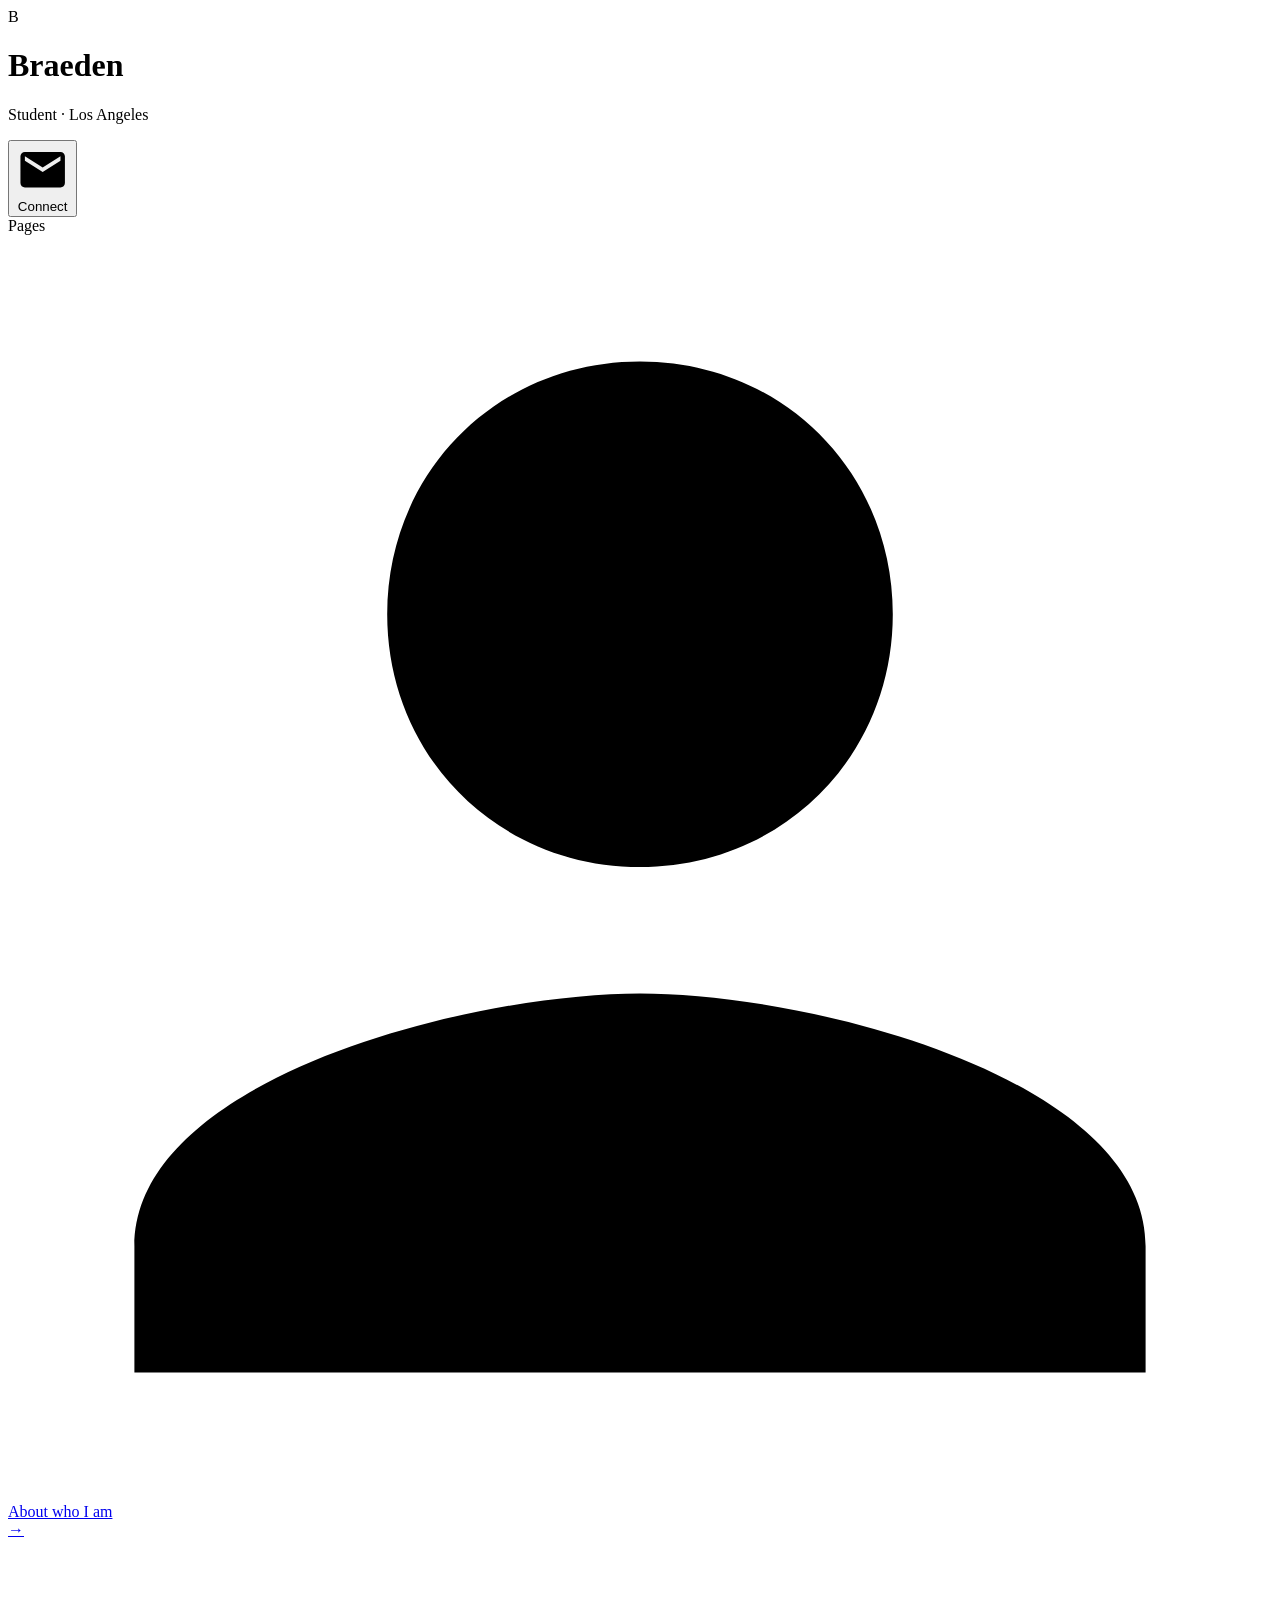
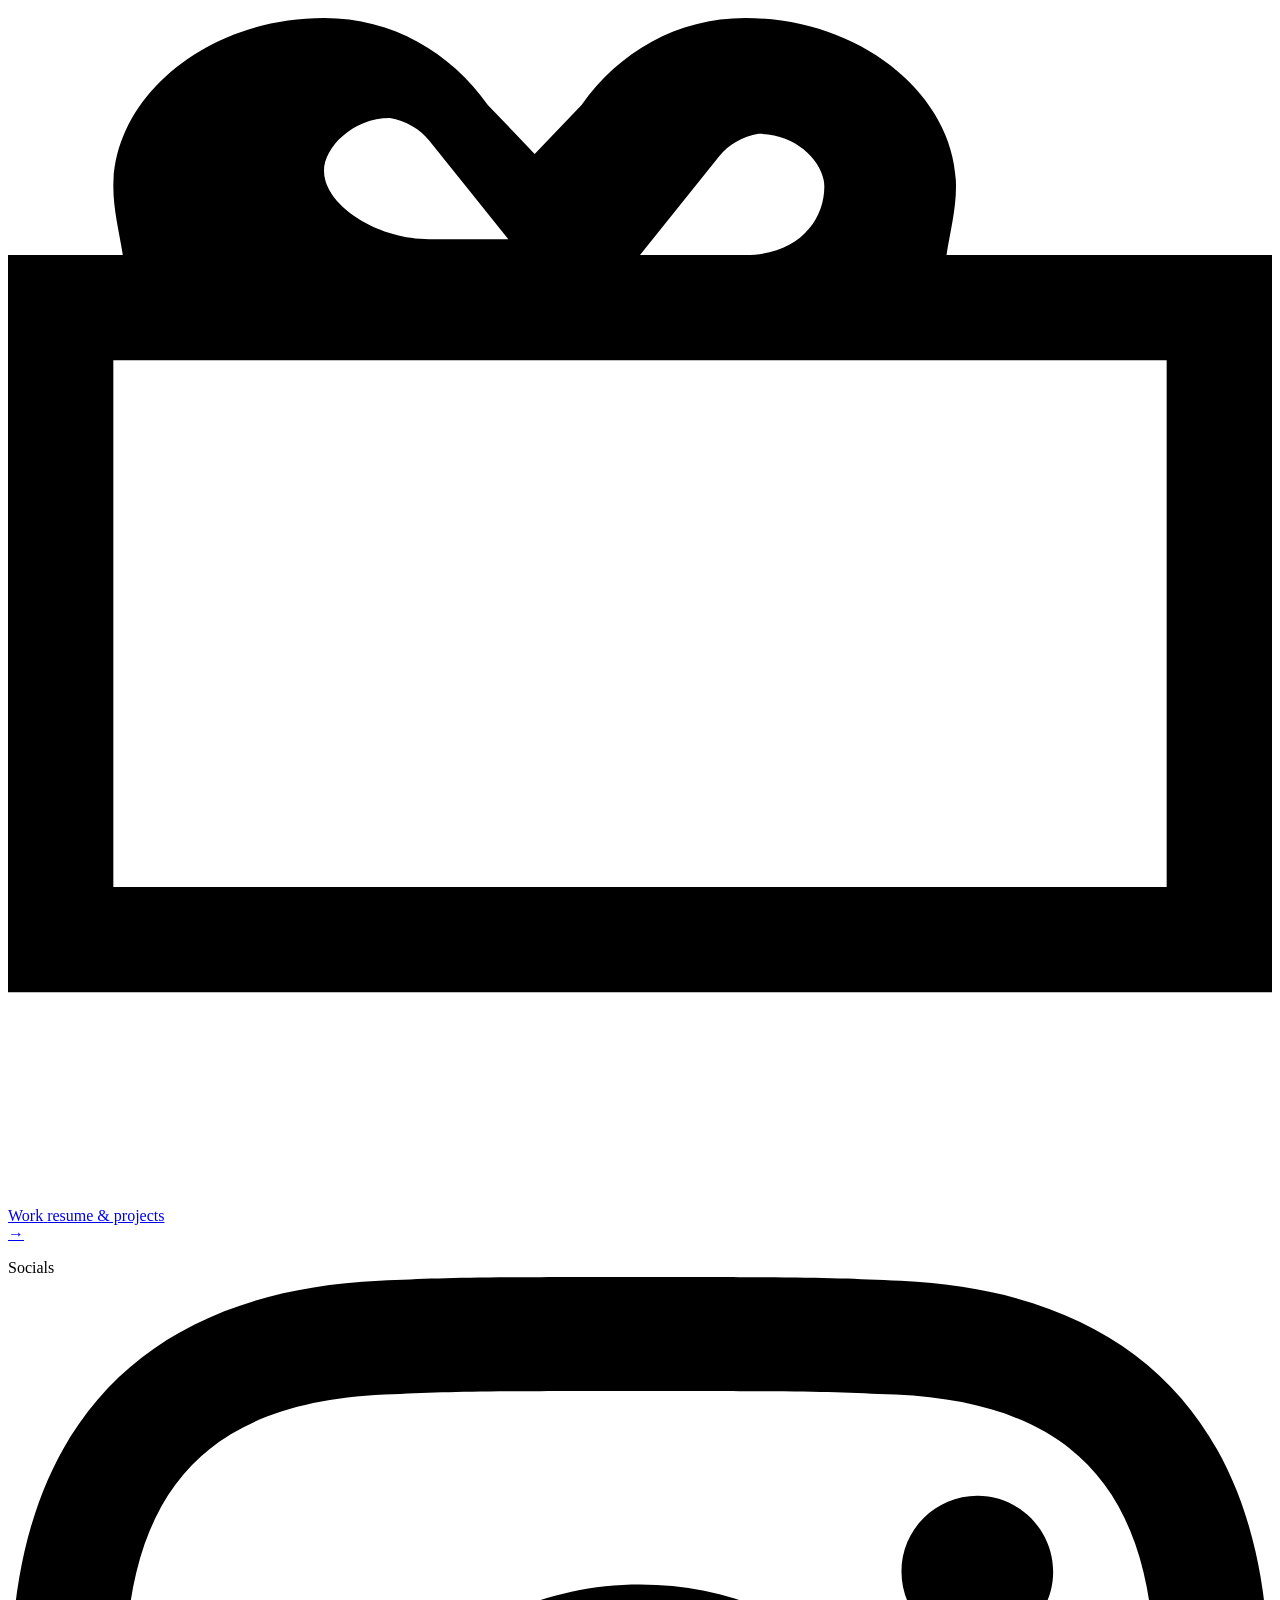
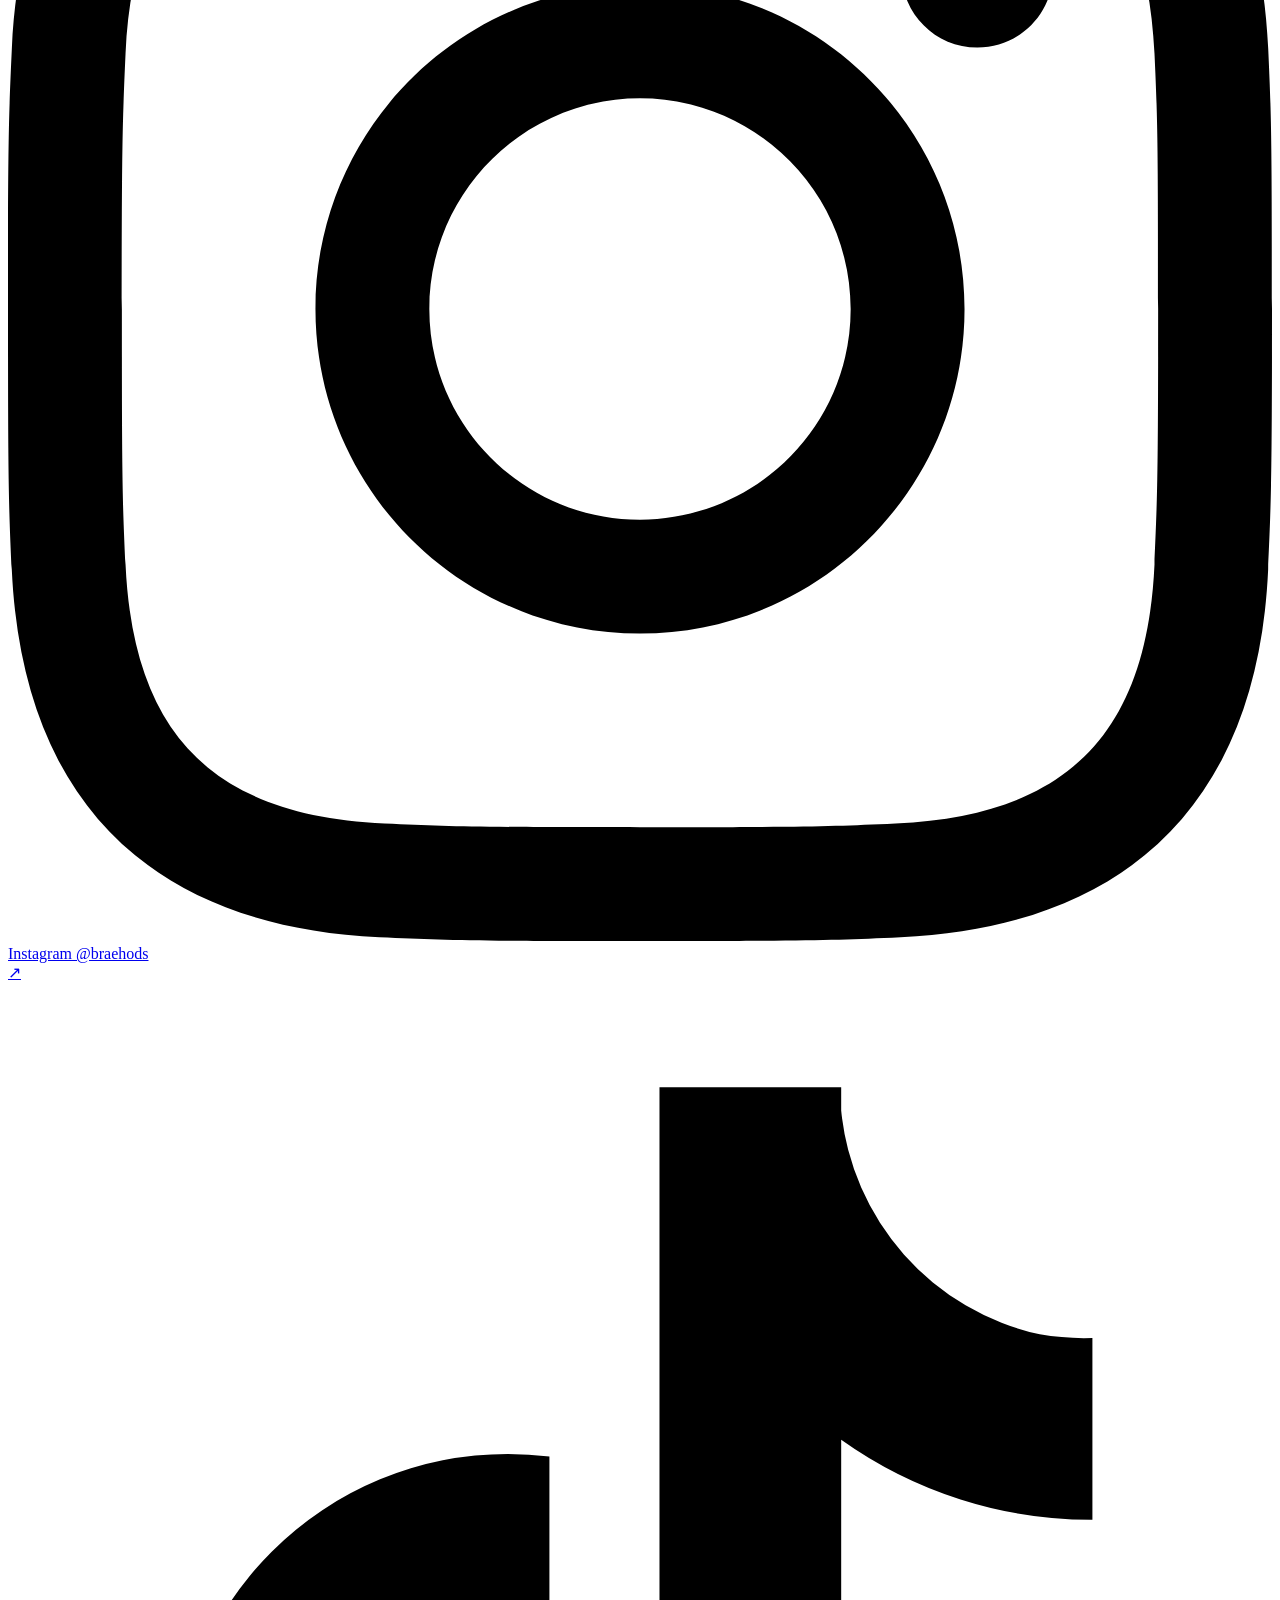
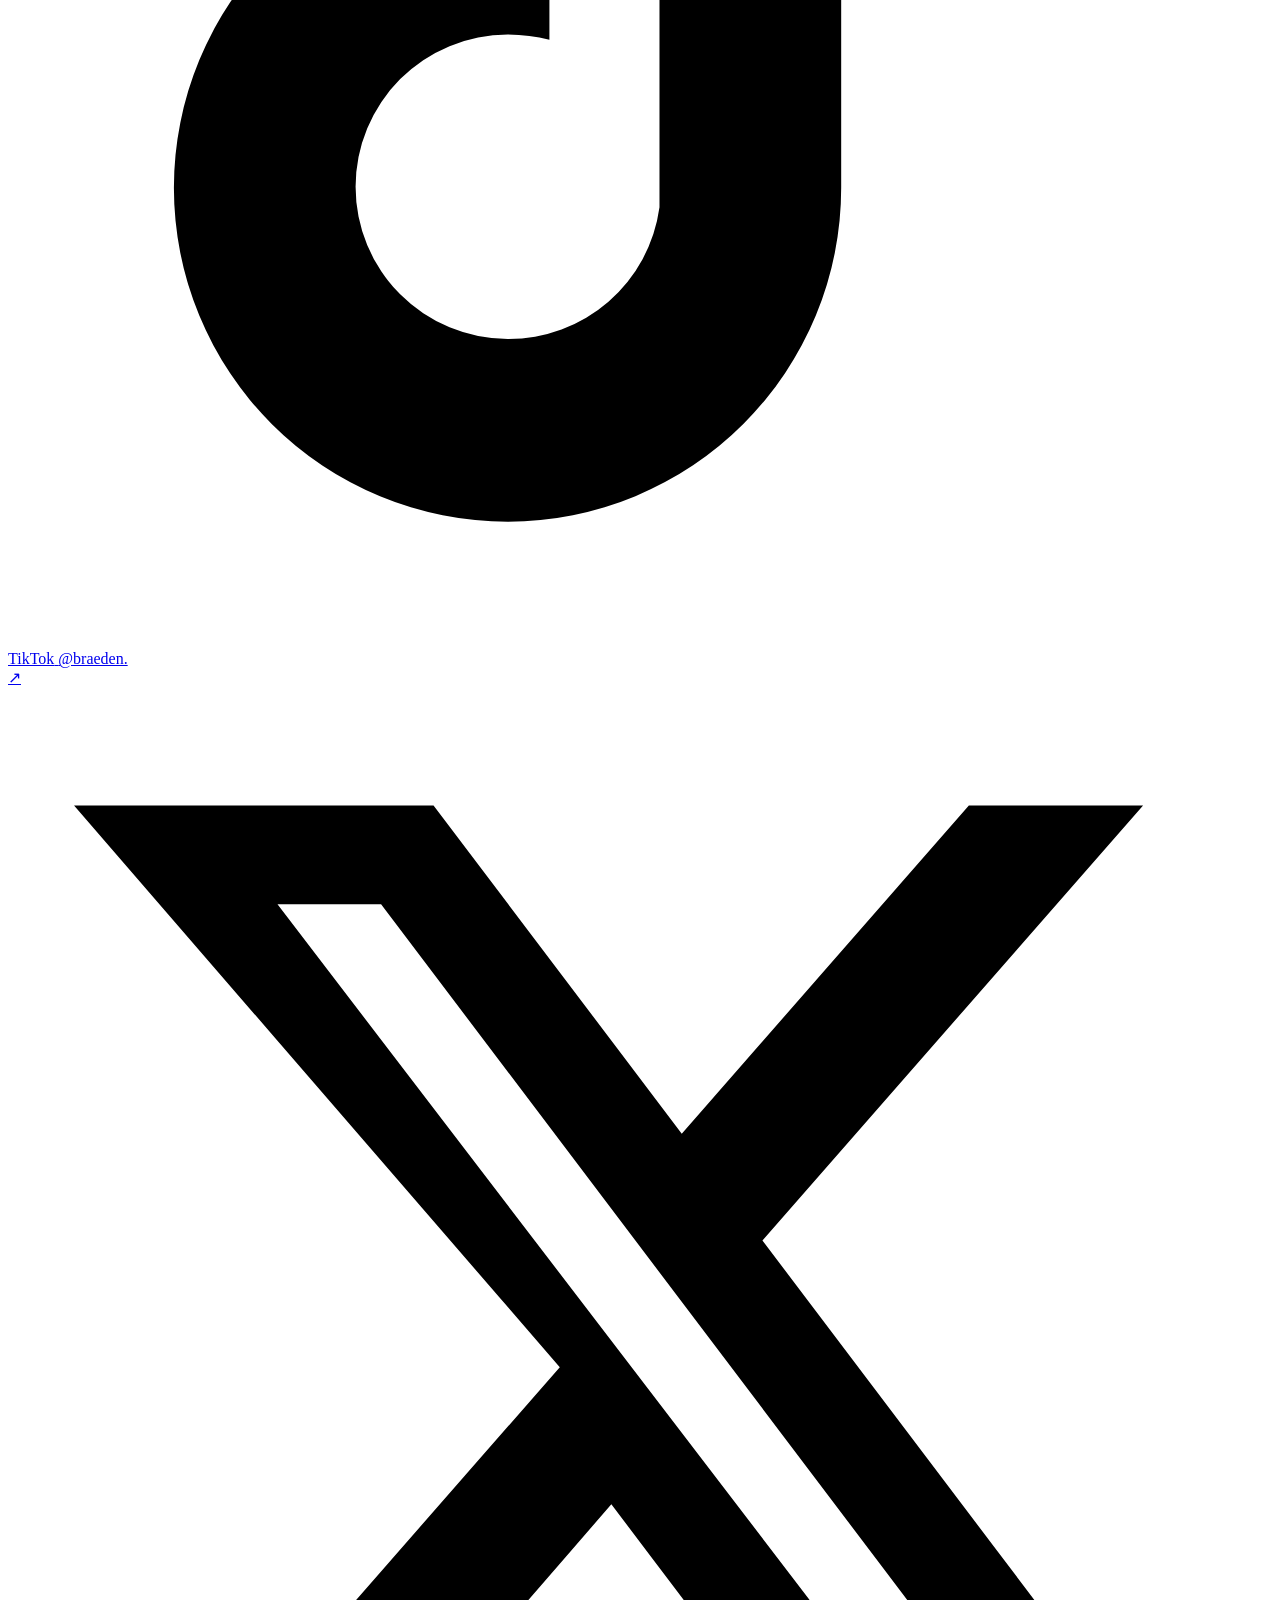
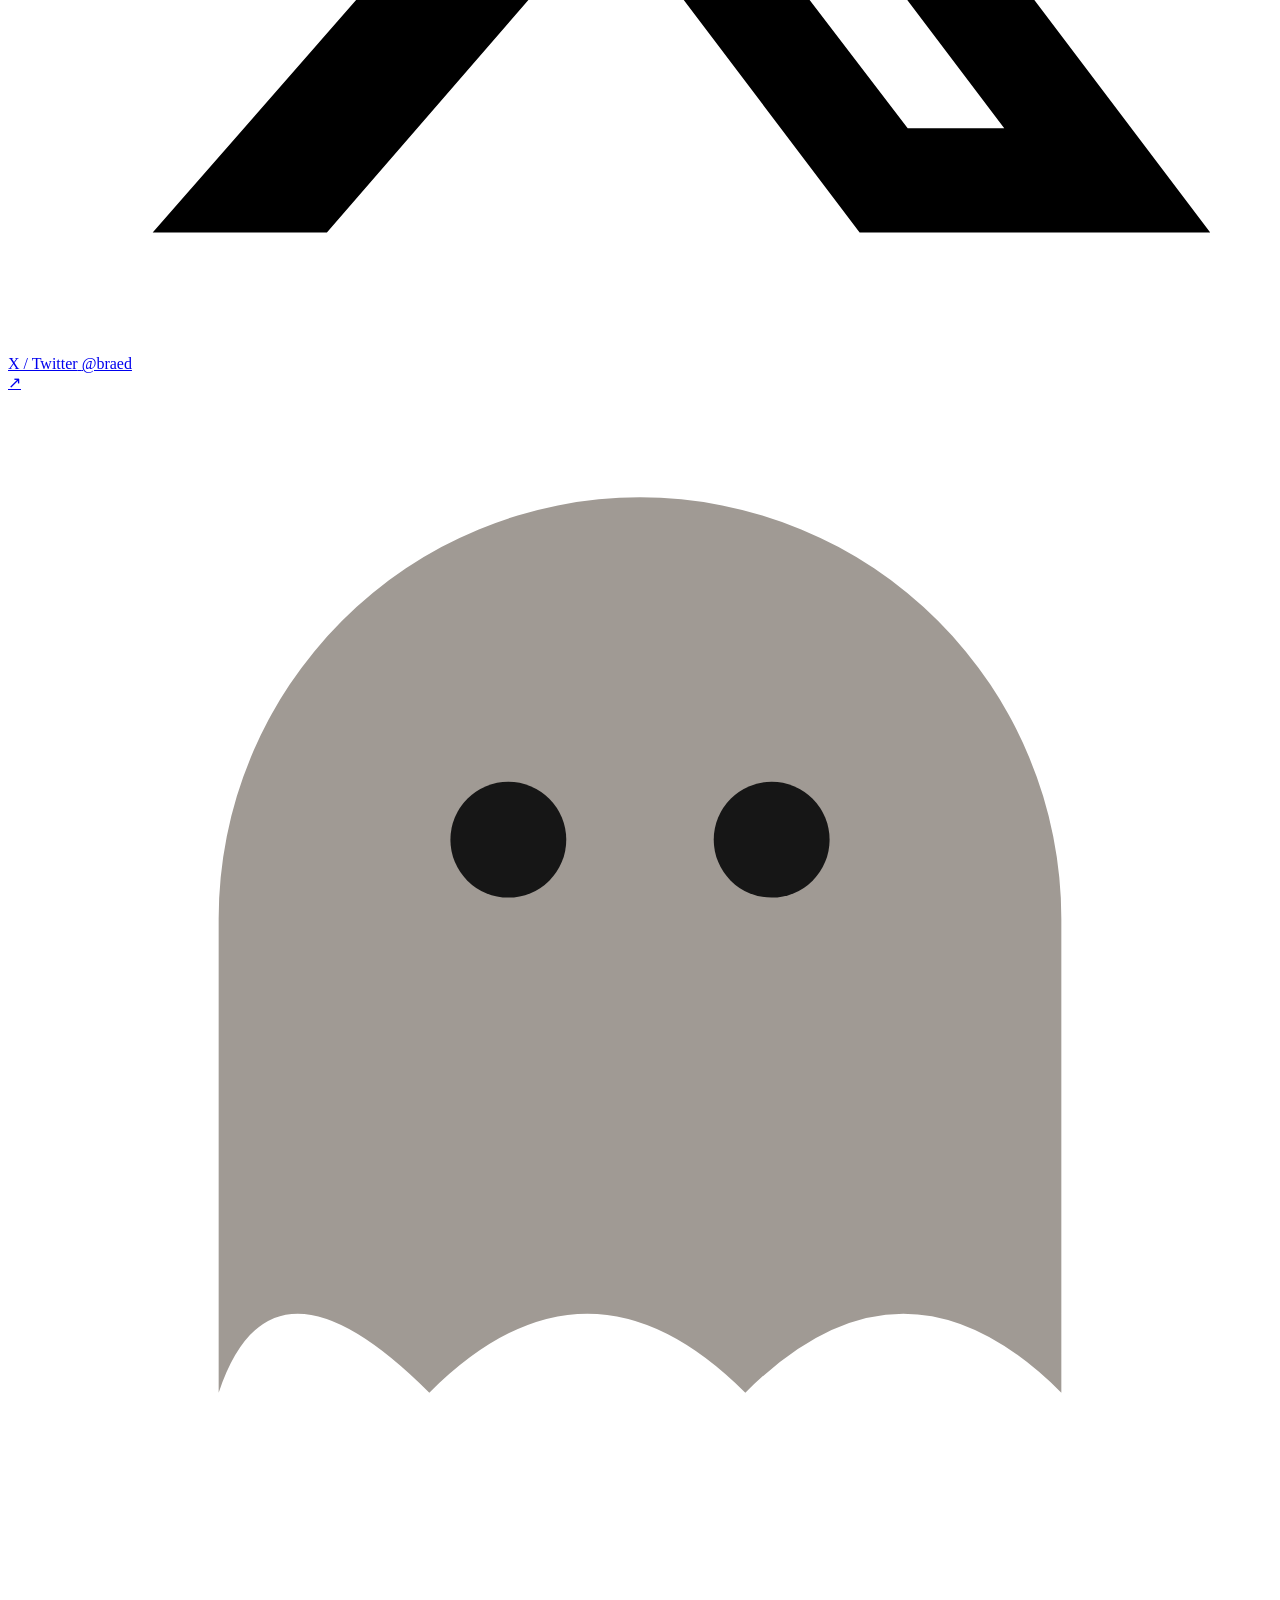
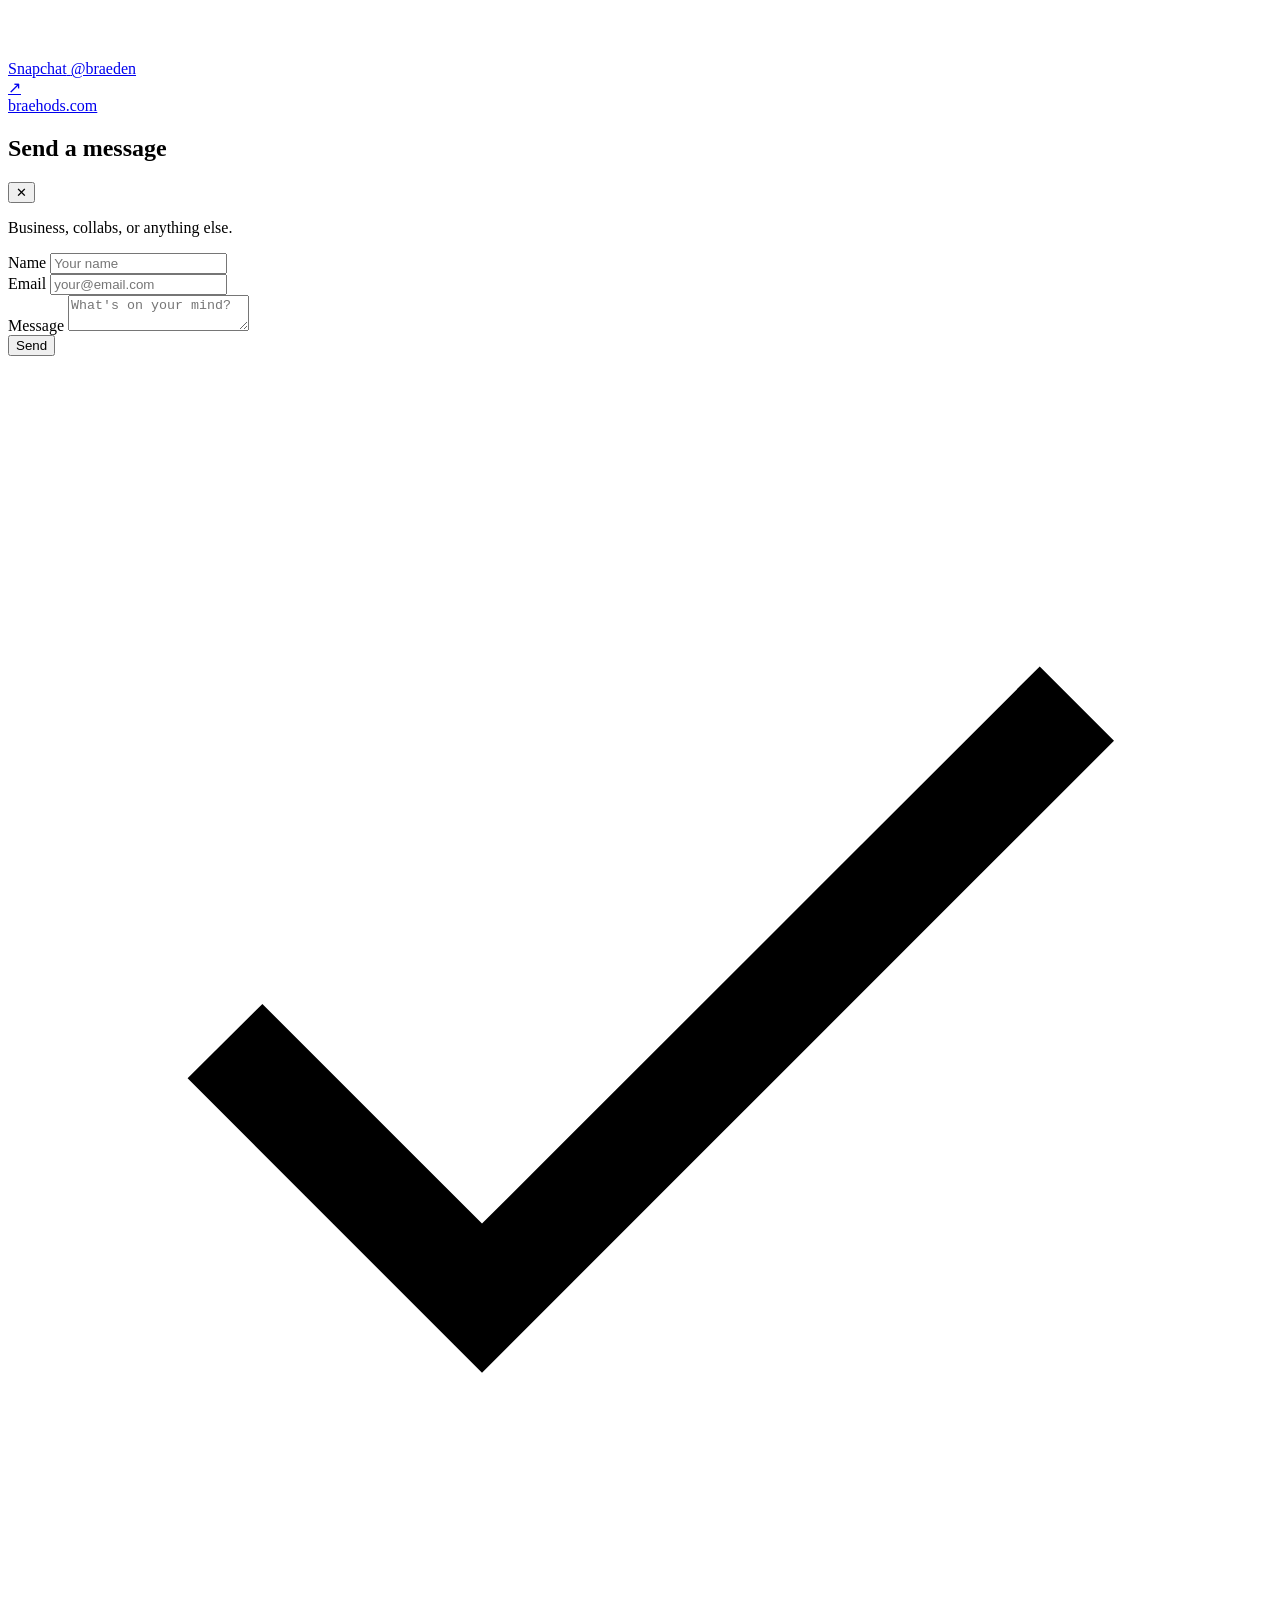
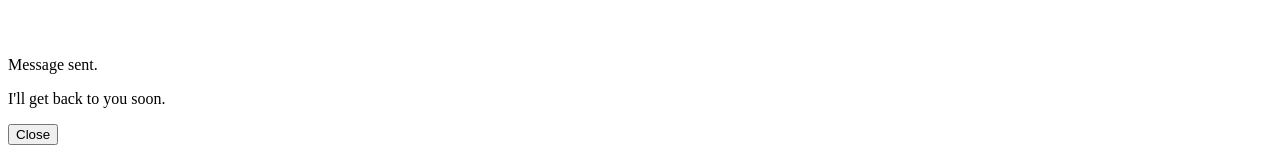
==== index.html @ cdf4e758 "Add files via upload" ====
<!DOCTYPE html>
<html lang="en">
<head>
  <meta charset="UTF-8" />
  <meta name="viewport" content="width=device-width, initial-scale=1.0" />
  <title>Braeden</title>
  <meta name="description" content="Student and creator based in Los Angeles." />
  <meta property="og:title" content="Braeden" />
  <meta property="og:description" content="Student and creator based in Los Angeles." />
  <meta property="og:image" content="images/photo.jpg" />
  <link rel="preconnect" href="https://fonts.googleapis.com" />
  <link rel="preconnect" href="https://fonts.gstatic.com" crossorigin />
  <link href="https://fonts.googleapis.com/css2?family=Inter:wght@300;400;500&display=swap" rel="stylesheet" />
  <link rel="stylesheet" href="style.css" />

  <!--
    ── FORMSPREE ─────────────────────────────────────────────────
    Replace YOUR_FORM_ID with your Formspree form ID.
    Get one free at https://formspree.io
    ──────────────────────────────────────────────────────────────
  -->
  <script>const FORMSPREE_ID = 'xqeypnkw';</script>
</head>
<body>

  <div class="card">

    <!-- Identity -->
    <div class="photo-wrap fade d1">
      <img src="images/photo.jpg" alt="Braeden"
           onerror="this.style.display='none';this.nextElementSibling.style.display='flex';" />
      <div class="initials" style="display:none;">B</div>
    </div>
    <h1 class="name fade d2">Braeden</h1>
    <p class="location fade d3">Student · Los Angeles</p>
    

    <!-- Connect -->
    <button class="connect-btn fade d5" onclick="openModal()">
      <svg viewBox="0 0 24 24"><path d="M20 4H4c-1.1 0-2 .9-2 2v12c0 1.1.9 2 2 2h16c1.1 0 2-.9 2-2V6c0-1.1-.9-2-2-2zm0 4l-8 5-8-5V6l8 5 8-5v2z"/></svg>
      Connect
    </button>

    <div class="divider fade d5"></div>

    <!-- Pages -->
    <span class="section-label fade d6">Pages</span>
    <nav class="links" style="margin-bottom:16px;" aria-label="Site pages">

      <a class="link-item fade d6" href="about.html">
        <div class="link-left">
          <div class="link-icon">
            <svg viewBox="0 0 24 24"><path d="M12 12c2.7 0 4.8-2.1 4.8-4.8S14.7 2.4 12 2.4 7.2 4.5 7.2 7.2 9.3 12 12 12zm0 2.4c-3.2 0-9.6 1.6-9.6 4.8v2.4h19.2v-2.4c0-3.2-6.4-4.8-9.6-4.8z"/></svg>
          </div>
          <div class="link-text">
            <span class="link-platform">About</span>
            <span class="link-handle">who I am</span>
          </div>
        </div>
        <span class="link-arrow">→</span>
      </a>

      <a class="link-item fade d7" href="work.html">
        <div class="link-left">
          <div class="link-icon">
            <svg viewBox="0 0 24 24"><path d="M20 6h-2.18c.07-.44.18-.86.18-1.3C18 2.99 16.21 1.5 14 1.5c-1.3 0-2.4.65-3.11 1.65L10 4.08l-.89-.93C8.4 2.15 7.3 1.5 6 1.5 3.79 1.5 2 2.99 2 4.7c0 .44.11.86.18 1.3H0v14h24V6h-4zm-4.5-1.3c0 .65-.5 1.3-1.5 1.3H12l1.5-1.87c.18-.22.45-.38.75-.43.74 0 1.25.55 1.25 1zM6 4.4c0-.44.55-1 1.25-1 .3.05.57.21.75.43L9.5 5.7H8c-1 0-2-.65-2-1.3zM22 18H2V8h20v10z"/></svg>
          </div>
          <div class="link-text">
            <span class="link-platform">Work</span>
            <span class="link-handle">resume & projects</span>
          </div>
        </div>
        <span class="link-arrow">→</span>
      </a>

    </nav>

    <!-- Socials -->
    <span class="section-label fade d8">Socials</span>
    <nav class="links" aria-label="Social links">

      <a class="link-item fade d8" href="https://www.instagram.com/braehods" target="_blank" rel="noopener">
        <div class="link-left">
          <div class="link-icon">
            <svg viewBox="0 0 24 24"><path d="M12 2.163c3.204 0 3.584.012 4.85.07 3.252.148 4.771 1.691 4.919 4.919.058 1.265.069 1.645.069 4.849 0 3.205-.012 3.584-.069 4.849-.149 3.225-1.664 4.771-4.919 4.919-1.266.058-1.644.07-4.85.07-3.204 0-3.584-.012-4.849-.07-3.26-.149-4.771-1.699-4.919-4.92-.058-1.265-.07-1.644-.07-4.849 0-3.204.013-3.583.07-4.849.149-3.227 1.664-4.771 4.919-4.919 1.266-.057 1.645-.069 4.849-.069zm0-2.163c-3.259 0-3.667.014-4.947.072-4.358.2-6.78 2.618-6.98 6.98-.059 1.281-.073 1.689-.073 4.948 0 3.259.014 3.668.072 4.948.2 4.358 2.618 6.78 6.98 6.98 1.281.058 1.689.072 4.948.072 3.259 0 3.668-.014 4.948-.072 4.354-.2 6.782-2.618 6.979-6.98.059-1.28.073-1.689.073-4.948 0-3.259-.014-3.667-.072-4.947-.196-4.354-2.617-6.78-6.979-6.98-1.281-.059-1.69-.073-4.949-.073zm0 5.838c-3.403 0-6.162 2.759-6.162 6.162s2.759 6.163 6.162 6.163 6.162-2.759 6.162-6.163c0-3.403-2.759-6.162-6.162-6.162zm0 10.162c-2.209 0-4-1.79-4-4 0-2.209 1.791-4 4-4s4 1.791 4 4c0 2.21-1.791 4-4 4zm6.406-11.845c-.796 0-1.441.645-1.441 1.44s.645 1.44 1.441 1.44c.795 0 1.439-.645 1.439-1.44s-.644-1.44-1.439-1.44z"/></svg>
          </div>
          <div class="link-text">
            <span class="link-platform">Instagram</span>
            <span class="link-handle">@braehods</span>
          </div>
        </div>
        <span class="link-arrow">↗</span>
      </a>

      <a class="link-item fade d9" href="https://www.tiktok.com/@braeden." target="_blank" rel="noopener">
        <div class="link-left">
          <div class="link-icon">
            <svg viewBox="0 0 24 24"><path d="M19.59 6.69a4.83 4.83 0 0 1-3.77-4.25V2h-3.45v13.67a2.89 2.89 0 0 1-2.88 2.5 2.89 2.89 0 0 1-2.89-2.89 2.89 2.89 0 0 1 2.89-2.89c.28 0 .54.04.79.1V9.01a6.33 6.33 0 0 0-.79-.05 6.34 6.34 0 0 0-6.34 6.34 6.34 6.34 0 0 0 6.34 6.34 6.34 6.34 0 0 0 6.33-6.34V8.69a8.17 8.17 0 0 0 4.77 1.52V6.76a4.85 4.85 0 0 1-1-.07z"/></svg>
          </div>
          <div class="link-text">
            <span class="link-platform">TikTok</span>
            <span class="link-handle">@braeden.</span>
          </div>
        </div>
        <span class="link-arrow">↗</span>
      </a>

      <a class="link-item fade d10" href="https://x.com/braed" target="_blank" rel="noopener">
        <div class="link-left">
          <div class="link-icon">
            <svg viewBox="0 0 24 24"><path d="M18.244 2.25h3.308l-7.227 8.26 8.502 11.24H16.17l-4.714-6.231-5.401 6.231H2.747l7.73-8.835L1.254 2.25H8.08l4.713 6.231zm-1.161 17.52h1.833L7.084 4.126H5.117z"/></svg>
          </div>
          <div class="link-text">
            <span class="link-platform">X / Twitter</span>
            <span class="link-handle">@braed</span>
          </div>
        </div>
        <span class="link-arrow">↗</span>
      </a>

      <!-- Snapchat ghost: smooth dome arc + Q-curve bumped skirt + eye holes -->
      <a class="link-item fade d11" href="https://snapchat.com/add/braeden" target="_blank" rel="noopener">
        <div class="link-left">
          <div class="link-icon">
            <svg viewBox="0 0 24 24">
              <path d="M4 10A8 8 0 0 1 20 10L20 19Q17 16 14 19Q11 16 8 19Q5 16 4 19Z" fill="#a09a94"/>
              <circle cx="9.5" cy="8.5" r="1.1" fill="#161616"/>
              <circle cx="14.5" cy="8.5" r="1.1" fill="#161616"/>
            </svg>
          </div>
          <div class="link-text">
            <span class="link-platform">Snapchat</span>
            <span class="link-handle">@braeden</span>
          </div>
        </div>
        <span class="link-arrow">↗</span>
      </a>

    </nav>

  </div>

  <footer class="fade d12"><a href="index.html">braehods.com</a></footer>


  <!-- MODAL ─────────────────────────────────────── -->
  <div class="overlay" id="overlay" onclick="handleOverlayClick(event)">
    <div class="modal" role="dialog" aria-modal="true" aria-labelledby="modal-title">

      <div class="modal-header">
        <h2 class="modal-title" id="modal-title">Send a message</h2>
        <button class="modal-close" onclick="closeModal()" aria-label="Close">✕</button>
      </div>
      <p class="modal-sub">Business, collabs, or anything else.</p>

      <div id="form-body">
        <form id="contact-form" onsubmit="handleSubmit(event)">
          <div class="form-group">
            <label for="c-name">Name</label>
            <input id="c-name" name="name" type="text" placeholder="Your name" required autocomplete="off" />
          </div>
          <div class="form-group">
            <label for="c-email">Email</label>
            <input id="c-email" name="email" type="email" placeholder="your@email.com" required autocomplete="off" />
          </div>
          <div class="form-group">
            <label for="c-message">Message</label>
            <textarea id="c-message" name="message" placeholder="What's on your mind?" required></textarea>
          </div>
          <button class="form-submit" type="submit" id="submit-btn">Send</button>
          <p class="form-error" id="form-error"></p>
        </form>
      </div>

      <div class="modal-success" id="modal-success">
        <div class="check">
          <svg viewBox="0 0 24 24"><path d="M9 16.17L4.83 12l-1.42 1.41L9 19 21 7l-1.41-1.41z"/></svg>
        </div>
        <div>
          <p class="success-title">Message sent.</p>
          <p class="success-sub">I'll get back to you soon.</p>
        </div>
        <button class="close-success" onclick="closeModal()">Close</button>
      </div>

    </div>
  </div>


  <script>
    function openModal() {
      document.getElementById('overlay').classList.add('open');
      document.body.style.overflow = 'hidden';
      setTimeout(() => document.getElementById('c-name').focus(), 80);
    }
    function closeModal() {
      document.getElementById('overlay').classList.remove('open');
      document.body.style.overflow = '';
      // Reset after transition
      setTimeout(() => {
        document.getElementById('form-body').style.display = 'block';
        document.getElementById('modal-success').classList.remove('show');
        const btn = document.getElementById('submit-btn');
        btn.disabled = false; btn.textContent = 'Send';
        document.getElementById('contact-form').reset();
        document.getElementById('form-error').classList.remove('show');
      }, 300);
    }
    function handleOverlayClick(e) {
      if (e.target === document.getElementById('overlay')) closeModal();
    }
    document.addEventListener('keydown', e => { if (e.key === 'Escape') closeModal(); });

    async function handleSubmit(e) {
      e.preventDefault();
      const btn = document.getElementById('submit-btn');
      const errorEl = document.getElementById('form-error');
      const form = document.getElementById('contact-form');

      btn.disabled = true; btn.textContent = 'Sending…';
      errorEl.classList.remove('show');

      if (FORMSPREE_ID === 'YOUR_FORM_ID') {
        errorEl.textContent = 'Contact form not configured yet.';
        errorEl.classList.add('show');
        btn.disabled = false; btn.textContent = 'Send';
        return;
      }

      try {
        const res = await fetch(`https://formspree.io/f/${FORMSPREE_ID}`, {
          method: 'POST', body: new FormData(form),
          headers: { 'Accept': 'application/json' }
        });
        if (res.ok) {
          document.getElementById('form-body').style.display = 'none';
          document.getElementById('modal-success').classList.add('show');
          // No auto-close — user closes manually via the Close button or Escape
        } else { throw new Error(); }
      } catch {
        errorEl.textContent = 'Something went wrong. Try again.';
        errorEl.classList.add('show');
        btn.disabled = false; btn.textContent = 'Send';
      }
    }
  </script>

</body>
</html>
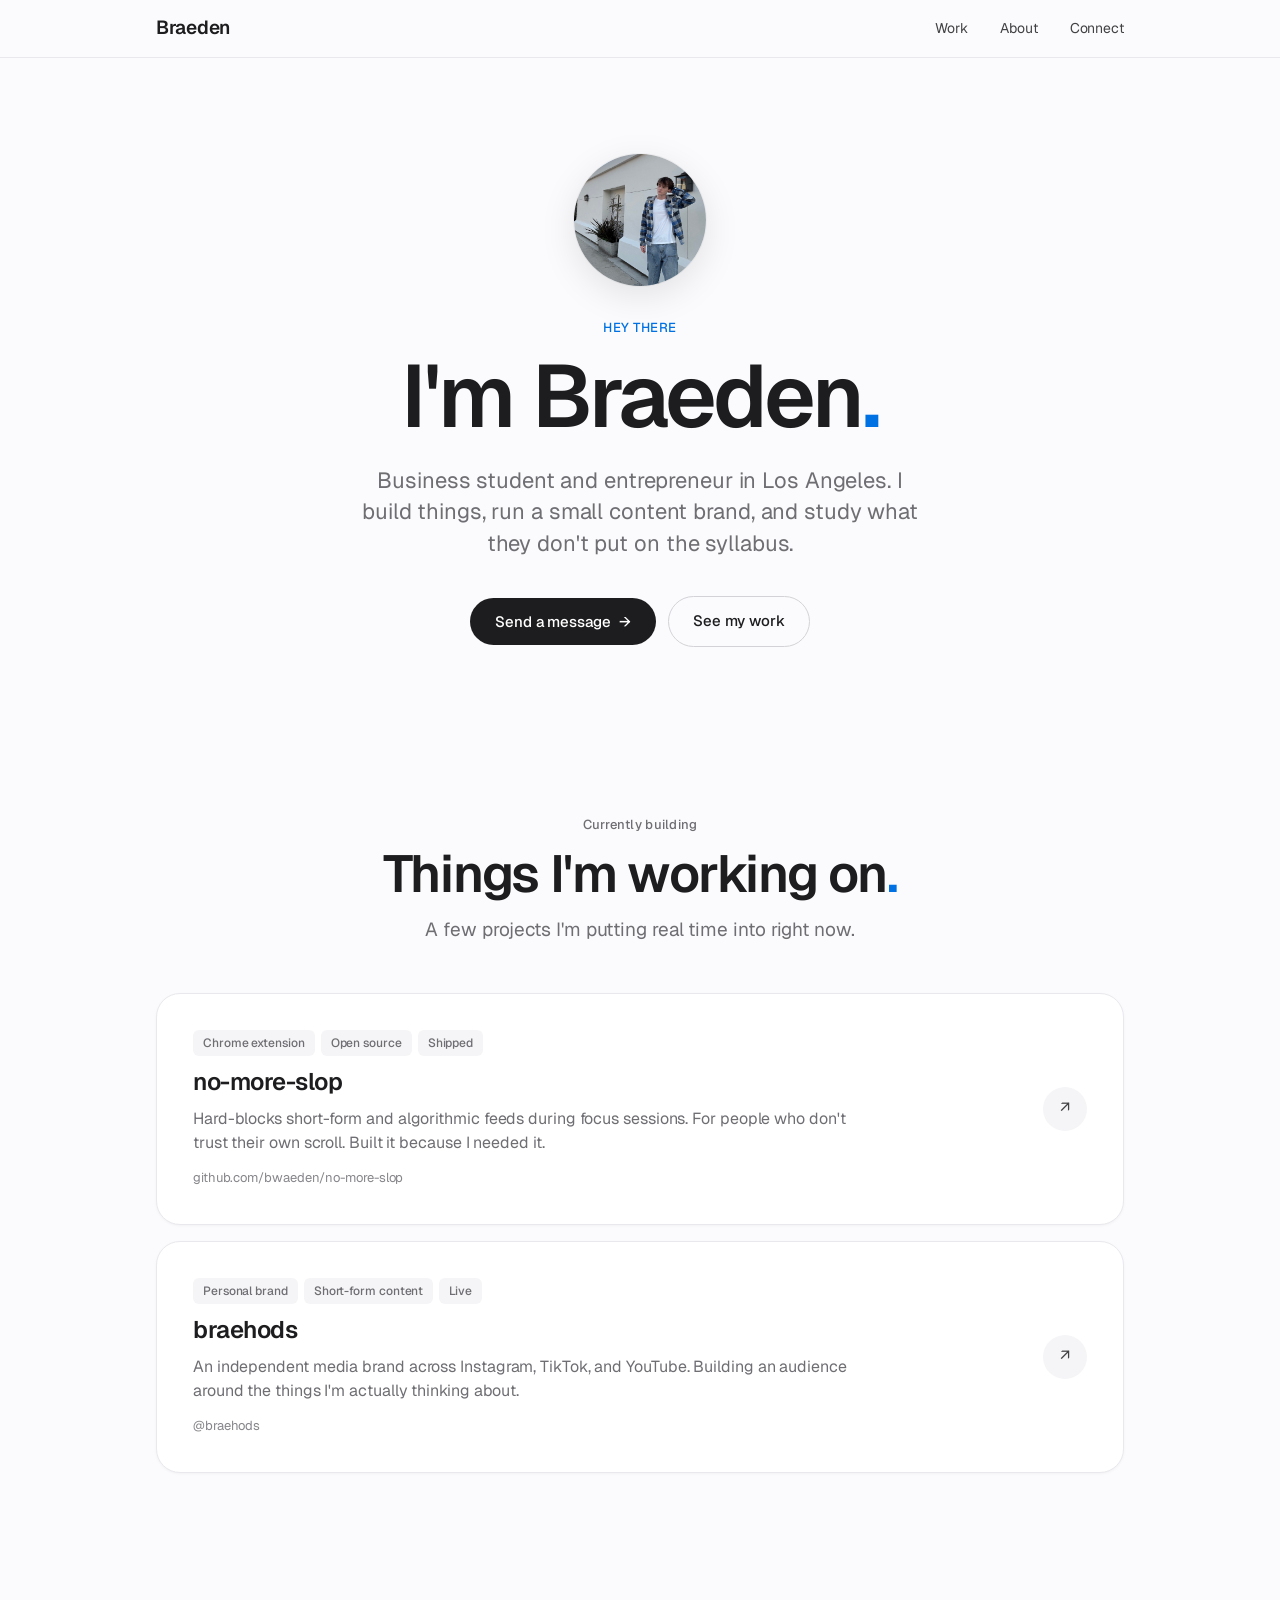
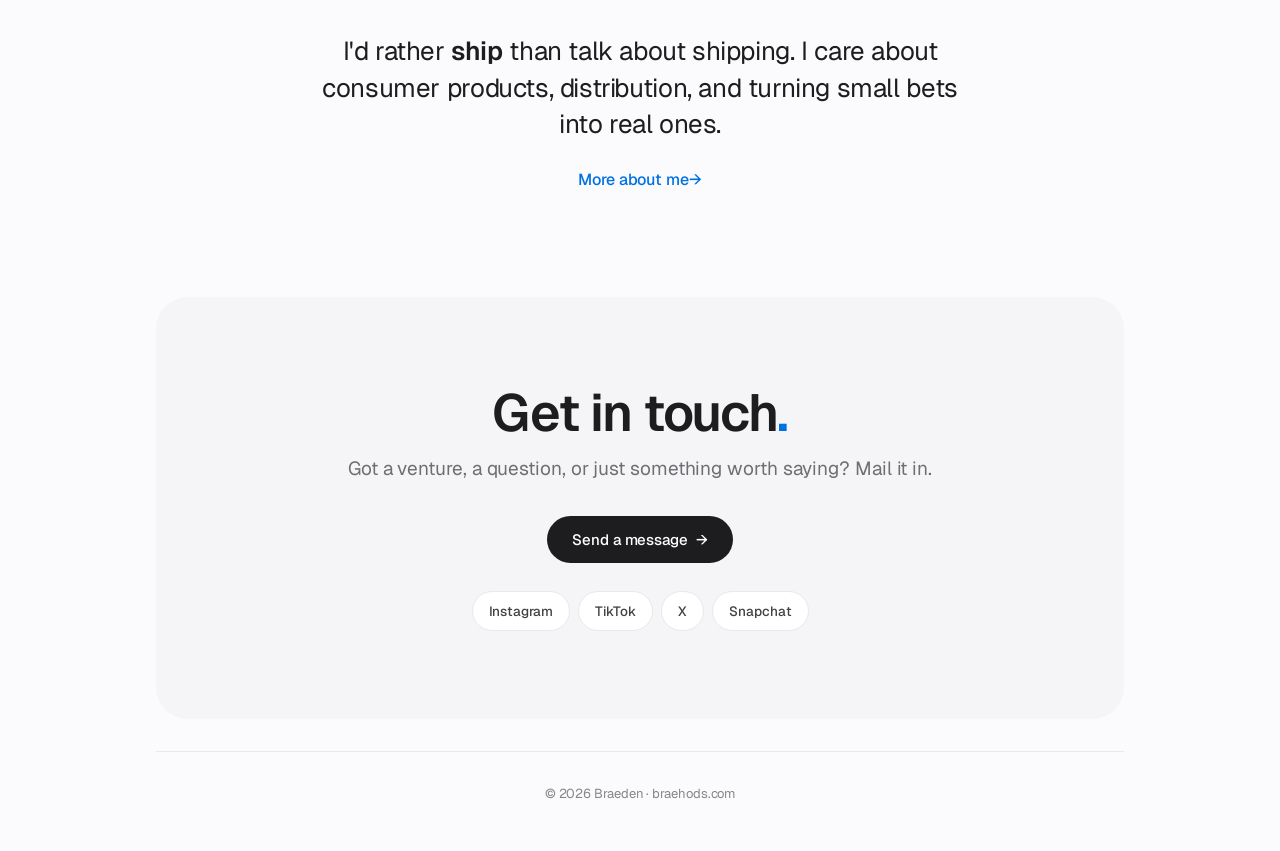
==== commit 2103c974: "Redesign site with clean light layout and real résumé content - New light palette + single Geist fon" ====
--- a/index.html
+++ b/index.html
@@ -4,154 +4,145 @@
   <meta charset="UTF-8" />
   <meta name="viewport" content="width=device-width, initial-scale=1.0" />
   <title>Braeden</title>
-  <meta name="description" content="Student and creator based in Los Angeles." />
+  <meta name="description" content="Braeden — business student & entrepreneur in Los Angeles. Building things." />
   <meta property="og:title" content="Braeden" />
-  <meta property="og:description" content="Student and creator based in Los Angeles." />
+  <meta property="og:description" content="Business student & entrepreneur in Los Angeles." />
   <meta property="og:image" content="images/photo.jpg" />
   <link rel="preconnect" href="https://fonts.googleapis.com" />
   <link rel="preconnect" href="https://fonts.gstatic.com" crossorigin />
-  <link href="https://fonts.googleapis.com/css2?family=Inter:wght@300;400;500&display=swap" rel="stylesheet" />
+  <link href="https://fonts.googleapis.com/css2?family=Geist:wght@400;500;600;700&display=swap" rel="stylesheet" />
   <link rel="stylesheet" href="style.css" />
-
-  <!--
-    ── FORMSPREE ─────────────────────────────────────────────────
-    Replace YOUR_FORM_ID with your Formspree form ID.
-    Get one free at https://formspree.io
-    ──────────────────────────────────────────────────────────────
-  -->
   <script>const FORMSPREE_ID = 'xqeypnkw';</script>
 </head>
 <body>
 
-  <div class="card">
-
-    <!-- Identity -->
-    <div class="photo-wrap fade d1">
-      <img src="images/photo.jpg" alt="Braeden"
-           onerror="this.style.display='none';this.nextElementSibling.style.display='flex';" />
-      <div class="initials" style="display:none;">B</div>
+  <!-- Nav -->
+  <nav class="nav">
+    <div class="nav-inner">
+      <a class="nav-mark" href="index.html">Braeden</a>
+      <div class="nav-links">
+        <a href="work.html">Work</a>
+        <a href="about.html">About</a>
+        <a href="#" onclick="openModal();return false;">Connect</a>
+      </div>
     </div>
-    <h1 class="name fade d2">Braeden</h1>
-    <p class="location fade d3">Student · Los Angeles</p>
-    
+  </nav>
+
+  <div class="wrap">
+
+    <!-- Hero -->
+    <section class="hero">
+      <div class="hero-photo fade d2">
+        <img src="images/photo.jpg" alt="Braeden"
+             onerror="this.style.display='none';this.nextElementSibling.style.display='flex';" />
+        <div class="initials" style="display:none;">B</div>
+      </div>
+      <div class="hero-greet fade d3">Hey there</div>
+      <h1 class="hero-name fade d4">I'm Braeden<span class="period">.</span></h1>
+      <p class="hero-tagline fade d5">
+        Business student and entrepreneur in Los Angeles.
+        I build things, run a small content brand, and study what they don't put on the syllabus.
+      </p>
+      <div class="hero-actions fade d6">
+        <button class="btn btn-primary" onclick="openModal()">
+          Send a message <span class="arrow">→</span>
+        </button>
+        <a class="btn btn-ghost" href="work.html">
+          See my work
+        </a>
+      </div>
+    </section>
+
+    <!-- Currently building -->
+    <section class="section">
+      <div class="section-header center fade d1">
+        <div class="section-eyebrow">Currently building</div>
+        <h2 class="section-title">Things I'm working on<span class="period">.</span></h2>
+        <p class="section-sub">A few projects I'm putting real time into right now.</p>
+      </div>
+
+      <div class="projects">
+
+        <a class="project fade d2" href="https://github.com/bwaeden/no-more-slop" target="_blank" rel="noopener">
+          <div class="project-body">
+            <div class="project-tags">
+              <span class="project-tag">Chrome extension</span>
+              <span class="project-tag">Open source</span>
+              <span class="project-tag">Shipped</span>
+            </div>
+            <div class="project-title">no-more-slop</div>
+            <p class="project-desc">
+              Hard-blocks short-form and algorithmic feeds during focus sessions.
+              For people who don't trust their own scroll. Built it because I needed it.
+            </p>
+            <div class="project-meta">github.com/bwaeden/no-more-slop</div>
+          </div>
+          <div class="project-arrow">↗</div>
+        </a>
+
+        <a class="project fade d3" href="https://www.instagram.com/braehods" target="_blank" rel="noopener">
+          <div class="project-body">
+            <div class="project-tags">
+              <span class="project-tag">Personal brand</span>
+              <span class="project-tag">Short-form content</span>
+              <span class="project-tag">Live</span>
+            </div>
+            <div class="project-title">braehods</div>
+            <p class="project-desc">
+              An independent media brand across Instagram, TikTok, and YouTube.
+              Building an audience around the things I'm actually thinking about.
+            </p>
+            <div class="project-meta">@braehods</div>
+          </div>
+          <div class="project-arrow">↗</div>
+        </a>
+
+      </div>
+    </section>
+
+    <!-- About excerpt -->
+    <section class="about-excerpt">
+      <p class="fade d1">
+        I'd rather <strong>ship</strong> than talk about shipping.
+        I care about consumer products, distribution, and turning small bets into real ones.
+      </p>
+      <a href="about.html" class="text-link fade d2">More about me</a>
+    </section>
 
     <!-- Connect -->
-    <button class="connect-btn fade d5" onclick="openModal()">
-      <svg viewBox="0 0 24 24"><path d="M20 4H4c-1.1 0-2 .9-2 2v12c0 1.1.9 2 2 2h16c1.1 0 2-.9 2-2V6c0-1.1-.9-2-2-2zm0 4l-8 5-8-5V6l8 5 8-5v2z"/></svg>
-      Connect
-    </button>
-
-    <div class="divider fade d5"></div>
-
-    <!-- Pages -->
-    <span class="section-label fade d6">Pages</span>
-    <nav class="links" style="margin-bottom:16px;" aria-label="Site pages">
-
-      <a class="link-item fade d6" href="about.html">
-        <div class="link-left">
-          <div class="link-icon">
-            <svg viewBox="0 0 24 24"><path d="M12 12c2.7 0 4.8-2.1 4.8-4.8S14.7 2.4 12 2.4 7.2 4.5 7.2 7.2 9.3 12 12 12zm0 2.4c-3.2 0-9.6 1.6-9.6 4.8v2.4h19.2v-2.4c0-3.2-6.4-4.8-9.6-4.8z"/></svg>
-          </div>
-          <div class="link-text">
-            <span class="link-platform">About</span>
-            <span class="link-handle">who I am</span>
-          </div>
-        </div>
-        <span class="link-arrow">→</span>
-      </a>
-
-      <a class="link-item fade d7" href="work.html">
-        <div class="link-left">
-          <div class="link-icon">
-            <svg viewBox="0 0 24 24"><path d="M20 6h-2.18c.07-.44.18-.86.18-1.3C18 2.99 16.21 1.5 14 1.5c-1.3 0-2.4.65-3.11 1.65L10 4.08l-.89-.93C8.4 2.15 7.3 1.5 6 1.5 3.79 1.5 2 2.99 2 4.7c0 .44.11.86.18 1.3H0v14h24V6h-4zm-4.5-1.3c0 .65-.5 1.3-1.5 1.3H12l1.5-1.87c.18-.22.45-.38.75-.43.74 0 1.25.55 1.25 1zM6 4.4c0-.44.55-1 1.25-1 .3.05.57.21.75.43L9.5 5.7H8c-1 0-2-.65-2-1.3zM22 18H2V8h20v10z"/></svg>
-          </div>
-          <div class="link-text">
-            <span class="link-platform">Work</span>
-            <span class="link-handle">resume & projects</span>
-          </div>
-        </div>
-        <span class="link-arrow">→</span>
-      </a>
-
-    </nav>
-
-    <!-- Socials -->
-    <span class="section-label fade d8">Socials</span>
-    <nav class="links" aria-label="Social links">
-
-      <a class="link-item fade d8" href="https://www.instagram.com/braehods" target="_blank" rel="noopener">
-        <div class="link-left">
-          <div class="link-icon">
-            <svg viewBox="0 0 24 24"><path d="M12 2.163c3.204 0 3.584.012 4.85.07 3.252.148 4.771 1.691 4.919 4.919.058 1.265.069 1.645.069 4.849 0 3.205-.012 3.584-.069 4.849-.149 3.225-1.664 4.771-4.919 4.919-1.266.058-1.644.07-4.85.07-3.204 0-3.584-.012-4.849-.07-3.26-.149-4.771-1.699-4.919-4.92-.058-1.265-.07-1.644-.07-4.849 0-3.204.013-3.583.07-4.849.149-3.227 1.664-4.771 4.919-4.919 1.266-.057 1.645-.069 4.849-.069zm0-2.163c-3.259 0-3.667.014-4.947.072-4.358.2-6.78 2.618-6.98 6.98-.059 1.281-.073 1.689-.073 4.948 0 3.259.014 3.668.072 4.948.2 4.358 2.618 6.78 6.98 6.98 1.281.058 1.689.072 4.948.072 3.259 0 3.668-.014 4.948-.072 4.354-.2 6.782-2.618 6.979-6.98.059-1.28.073-1.689.073-4.948 0-3.259-.014-3.667-.072-4.947-.196-4.354-2.617-6.78-6.979-6.98-1.281-.059-1.69-.073-4.949-.073zm0 5.838c-3.403 0-6.162 2.759-6.162 6.162s2.759 6.163 6.162 6.163 6.162-2.759 6.162-6.163c0-3.403-2.759-6.162-6.162-6.162zm0 10.162c-2.209 0-4-1.79-4-4 0-2.209 1.791-4 4-4s4 1.791 4 4c0 2.21-1.791 4-4 4zm6.406-11.845c-.796 0-1.441.645-1.441 1.44s.645 1.44 1.441 1.44c.795 0 1.439-.645 1.439-1.44s-.644-1.44-1.439-1.44z"/></svg>
-          </div>
-          <div class="link-text">
-            <span class="link-platform">Instagram</span>
-            <span class="link-handle">@braehods</span>
-          </div>
-        </div>
-        <span class="link-arrow">↗</span>
-      </a>
-
-      <a class="link-item fade d9" href="https://www.tiktok.com/@braeden." target="_blank" rel="noopener">
-        <div class="link-left">
-          <div class="link-icon">
-            <svg viewBox="0 0 24 24"><path d="M19.59 6.69a4.83 4.83 0 0 1-3.77-4.25V2h-3.45v13.67a2.89 2.89 0 0 1-2.88 2.5 2.89 2.89 0 0 1-2.89-2.89 2.89 2.89 0 0 1 2.89-2.89c.28 0 .54.04.79.1V9.01a6.33 6.33 0 0 0-.79-.05 6.34 6.34 0 0 0-6.34 6.34 6.34 6.34 0 0 0 6.34 6.34 6.34 6.34 0 0 0 6.33-6.34V8.69a8.17 8.17 0 0 0 4.77 1.52V6.76a4.85 4.85 0 0 1-1-.07z"/></svg>
-          </div>
-          <div class="link-text">
-            <span class="link-platform">TikTok</span>
-            <span class="link-handle">@braeden.</span>
-          </div>
-        </div>
-        <span class="link-arrow">↗</span>
-      </a>
-
-      <a class="link-item fade d10" href="https://x.com/braed" target="_blank" rel="noopener">
-        <div class="link-left">
-          <div class="link-icon">
-            <svg viewBox="0 0 24 24"><path d="M18.244 2.25h3.308l-7.227 8.26 8.502 11.24H16.17l-4.714-6.231-5.401 6.231H2.747l7.73-8.835L1.254 2.25H8.08l4.713 6.231zm-1.161 17.52h1.833L7.084 4.126H5.117z"/></svg>
-          </div>
-          <div class="link-text">
-            <span class="link-platform">X / Twitter</span>
-            <span class="link-handle">@braed</span>
-          </div>
-        </div>
-        <span class="link-arrow">↗</span>
-      </a>
-
-      <!-- Snapchat ghost: smooth dome arc + Q-curve bumped skirt + eye holes -->
-      <a class="link-item fade d11" href="https://snapchat.com/add/braeden" target="_blank" rel="noopener">
-        <div class="link-left">
-          <div class="link-icon">
-            <svg viewBox="0 0 24 24">
-              <path d="M4 10A8 8 0 0 1 20 10L20 19Q17 16 14 19Q11 16 8 19Q5 16 4 19Z" fill="#a09a94"/>
-              <circle cx="9.5" cy="8.5" r="1.1" fill="#161616"/>
-              <circle cx="14.5" cy="8.5" r="1.1" fill="#161616"/>
-            </svg>
-          </div>
-          <div class="link-text">
-            <span class="link-platform">Snapchat</span>
-            <span class="link-handle">@braeden</span>
-          </div>
-        </div>
-        <span class="link-arrow">↗</span>
-      </a>
-
-    </nav>
+    <section class="connect-band">
+      <div class="connect-band-inner">
+        <h2 class="section-title">Get in touch<span class="period">.</span></h2>
+        <p class="section-sub">Got a venture, a question, or just something worth saying? Mail it in.</p>
+        <div style="margin-top: 32px;">
+          <button class="btn btn-primary" onclick="openModal()">
+            Send a message <span class="arrow">→</span>
+          </button>
+        </div>
+        <div class="socials-row">
+          <a class="social-pill" href="https://www.instagram.com/braehods" target="_blank" rel="noopener">Instagram</a>
+          <a class="social-pill" href="https://www.tiktok.com/@braeden." target="_blank" rel="noopener">TikTok</a>
+          <a class="social-pill" href="https://x.com/braed" target="_blank" rel="noopener">X</a>
+          <a class="social-pill" href="https://snapchat.com/add/braeden" target="_blank" rel="noopener">Snapchat</a>
+        </div>
+      </div>
+    </section>
+
+    <!-- Footer -->
+    <footer class="footer">
+      <div>© 2026 Braeden · <a href="index.html">braehods.com</a></div>
+    </footer>
 
   </div>
 
-  <footer class="fade d12"><a href="index.html">braehods.com</a></footer>
-
-
-  <!-- MODAL ─────────────────────────────────────── -->
+  <!-- ─────────────── MODAL ─────────────── -->
   <div class="overlay" id="overlay" onclick="handleOverlayClick(event)">
     <div class="modal" role="dialog" aria-modal="true" aria-labelledby="modal-title">
-
       <div class="modal-header">
-        <h2 class="modal-title" id="modal-title">Send a message</h2>
+        <h2 class="modal-title" id="modal-title">Send a message.</h2>
         <button class="modal-close" onclick="closeModal()" aria-label="Close">✕</button>
       </div>
-      <p class="modal-sub">Business, collabs, or anything else.</p>
+      <p class="modal-sub">Business, collabs, or anything else. I read everything.</p>
 
       <div id="form-body">
         <form id="contact-form" onsubmit="handleSubmit(event)">
@@ -182,10 +173,8 @@
         </div>
         <button class="close-success" onclick="closeModal()">Close</button>
       </div>
-
     </div>
   </div>
-
 
   <script>
     function openModal() {
@@ -196,7 +185,6 @@
     function closeModal() {
       document.getElementById('overlay').classList.remove('open');
       document.body.style.overflow = '';
-      // Reset after transition
       setTimeout(() => {
         document.getElementById('form-body').style.display = 'block';
         document.getElementById('modal-success').classList.remove('show');
@@ -235,7 +223,6 @@
         if (res.ok) {
           document.getElementById('form-body').style.display = 'none';
           document.getElementById('modal-success').classList.add('show');
-          // No auto-close — user closes manually via the Close button or Escape
         } else { throw new Error(); }
       } catch {
         errorEl.textContent = 'Something went wrong. Try again.';
--- a/style.css
+++ b/style.css
@@ -0,0 +1,708 @@
+/* ═══════════════════════════════════════════════════
+   braehods.com — clean
+═══════════════════════════════════════════════════ */
+
+*, *::before, *::after { box-sizing: border-box; margin: 0; padding: 0; }
+
+:root {
+  --bg:           #fbfbfd;
+  --surface:      #ffffff;
+  --surface-elev: #f5f5f7;
+  --ink:          #1d1d1f;
+  --ink-soft:     #424245;
+  --muted:        #6e6e73;
+  --faint:        #86868b;
+  --border:       #d2d2d7;
+  --border-soft:  #e8e8ed;
+  --accent:       #0071e3;
+  --accent-deep:  #0058b9;
+  --shadow-sm:    0 1px 3px rgba(0, 0, 0, 0.04);
+  --shadow:       0 4px 16px rgba(0, 0, 0, 0.06);
+  --shadow-lg:    0 12px 32px rgba(0, 0, 0, 0.10);
+  --font:         'Geist', -apple-system, BlinkMacSystemFont, 'SF Pro Display', system-ui, sans-serif;
+}
+
+html { font-size: 17px; -webkit-font-smoothing: antialiased; -moz-osx-font-smoothing: grayscale; }
+
+body {
+  background: var(--bg);
+  color: var(--ink);
+  font-family: var(--font);
+  font-weight: 400;
+  line-height: 1.5;
+  letter-spacing: -0.005em;
+  min-height: 100vh;
+}
+
+/* ── Nav ─────────────────────────────────── */
+.nav {
+  position: sticky; top: 0;
+  z-index: 50;
+  width: 100%;
+  background: rgba(251, 251, 253, 0.85);
+  backdrop-filter: saturate(180%) blur(20px);
+  -webkit-backdrop-filter: saturate(180%) blur(20px);
+  border-bottom: 1px solid var(--border-soft);
+}
+.nav-inner {
+  max-width: 1024px;
+  margin: 0 auto;
+  padding: 14px 28px;
+  display: flex; align-items: center; justify-content: space-between;
+}
+.nav-mark {
+  font-size: 19px; font-weight: 600;
+  color: var(--ink); text-decoration: none;
+  letter-spacing: -0.015em;
+}
+.nav-links { display: flex; align-items: center; gap: 32px; }
+.nav-links a {
+  font-size: 14px; font-weight: 400;
+  color: var(--ink-soft);
+  text-decoration: none;
+  transition: color .2s;
+}
+.nav-links a:hover { color: var(--ink); }
+
+/* ── Wraps ───────────────────────────────── */
+.wrap {
+  max-width: 1024px;
+  margin: 0 auto;
+  padding: 0 28px;
+}
+.wrap-narrow {
+  max-width: 720px;
+  margin: 0 auto;
+  padding: 0 28px;
+}
+
+/* ── Hero ────────────────────────────────── */
+.hero {
+  text-align: center;
+  padding: 96px 0 88px;
+}
+.hero-photo {
+  width: 132px; height: 132px;
+  border-radius: 50%;
+  margin: 0 auto 32px;
+  overflow: hidden;
+  box-shadow: 0 10px 36px rgba(0, 0, 0, 0.10), 0 0 0 1px rgba(0, 0, 0, 0.04);
+}
+.hero-photo img { width: 100%; height: 100%; object-fit: cover; display: block; }
+.hero-photo .initials {
+  width: 100%; height: 100%;
+  background: linear-gradient(135deg, #f5f5f7, #e8e8ed);
+  display: flex; align-items: center; justify-content: center;
+  font-size: 56px; font-weight: 500; color: var(--muted);
+}
+.hero-greet {
+  font-size: 13px;
+  font-weight: 500;
+  color: var(--accent);
+  letter-spacing: 0.04em;
+  text-transform: uppercase;
+  margin-bottom: 14px;
+}
+.hero-name {
+  font-size: clamp(48px, 8vw, 88px);
+  font-weight: 600;
+  line-height: 1.04;
+  letter-spacing: -0.035em;
+  color: var(--ink);
+  margin-bottom: 22px;
+}
+.hero-name .period { color: var(--accent); }
+.hero-tagline {
+  font-size: clamp(18px, 1.9vw, 22px);
+  font-weight: 400;
+  color: var(--muted);
+  line-height: 1.45;
+  letter-spacing: -0.005em;
+  max-width: 580px;
+  margin: 0 auto 36px;
+}
+.hero-actions {
+  display: flex;
+  align-items: center; justify-content: center;
+  gap: 12px;
+  flex-wrap: wrap;
+}
+
+/* ── Buttons ─────────────────────────────── */
+.btn {
+  display: inline-flex;
+  align-items: center; gap: 8px;
+  padding: 13px 24px;
+  border-radius: 999px;
+  font-family: inherit;
+  font-size: 15px;
+  font-weight: 500;
+  letter-spacing: -0.005em;
+  cursor: pointer;
+  text-decoration: none;
+  transition: background .2s, color .2s, border-color .2s, transform .2s, box-shadow .25s;
+  border: 1px solid transparent;
+}
+.btn-primary {
+  background: var(--ink);
+  color: #fff;
+}
+.btn-primary:hover {
+  background: #000;
+  transform: translateY(-1px);
+  box-shadow: 0 8px 24px rgba(0, 0, 0, 0.20);
+}
+.btn-ghost {
+  background: transparent;
+  color: var(--ink);
+  border-color: var(--border);
+}
+.btn-ghost:hover {
+  background: var(--surface);
+  border-color: var(--ink);
+  transform: translateY(-1px);
+}
+.btn .arrow { transition: transform .25s; font-size: 1em; }
+.btn:hover .arrow { transform: translateX(3px); }
+
+/* ── Section ─────────────────────────────── */
+.section {
+  padding: 80px 0;
+}
+.section-header {
+  margin-bottom: 48px;
+  max-width: 720px;
+}
+.section-header.center { text-align: center; margin-left: auto; margin-right: auto; }
+.section-eyebrow {
+  font-size: 13px;
+  font-weight: 500;
+  color: var(--muted);
+  letter-spacing: 0.02em;
+  margin-bottom: 12px;
+}
+.section-title {
+  font-size: clamp(34px, 4.4vw, 52px);
+  font-weight: 600;
+  line-height: 1.08;
+  letter-spacing: -0.025em;
+  color: var(--ink);
+  margin-bottom: 14px;
+}
+.section-title .period { color: var(--accent); }
+.section-sub {
+  font-size: clamp(17px, 1.8vw, 19px);
+  font-weight: 400;
+  color: var(--muted);
+  line-height: 1.5;
+}
+
+/* ── Project cards ───────────────────────── */
+.projects { display: flex; flex-direction: column; gap: 16px; }
+.project {
+  display: grid;
+  grid-template-columns: 1fr auto;
+  gap: 24px;
+  align-items: center;
+  padding: 36px;
+  background: var(--surface);
+  border-radius: 24px;
+  border: 1px solid var(--border-soft);
+  text-decoration: none;
+  color: inherit;
+  box-shadow: var(--shadow-sm);
+  transition: transform .35s cubic-bezier(.22,1,.36,1), box-shadow .35s, border-color .2s;
+}
+.project:hover {
+  transform: translateY(-3px);
+  box-shadow: var(--shadow-lg);
+  border-color: var(--border);
+}
+.project-body { display: flex; flex-direction: column; gap: 10px; min-width: 0; }
+.project-tags { display: flex; gap: 6px; flex-wrap: wrap; margin-bottom: 2px; }
+.project-tag {
+  font-size: 12px;
+  font-weight: 500;
+  color: var(--muted);
+  padding: 4px 10px;
+  background: var(--surface-elev);
+  border-radius: 6px;
+}
+.project-title {
+  font-size: 24px;
+  font-weight: 600;
+  letter-spacing: -0.02em;
+  color: var(--ink);
+  line-height: 1.2;
+}
+.project-desc {
+  font-size: 16px;
+  color: var(--muted);
+  line-height: 1.55;
+  max-width: 60ch;
+}
+.project-meta {
+  font-size: 13px;
+  color: var(--faint);
+  margin-top: 2px;
+}
+.project-arrow {
+  width: 44px; height: 44px;
+  border-radius: 50%;
+  background: var(--surface-elev);
+  display: flex; align-items: center; justify-content: center;
+  color: var(--ink-soft);
+  font-size: 16px;
+  transition: background .2s, color .2s, transform .35s cubic-bezier(.22,1,.36,1);
+  flex-shrink: 0;
+}
+.project:hover .project-arrow {
+  background: var(--ink);
+  color: #fff;
+  transform: translate(2px, -2px);
+}
+
+/* ── About excerpt ───────────────────────── */
+.about-excerpt {
+  text-align: center;
+  padding: 80px 0;
+}
+.about-excerpt p {
+  font-size: clamp(20px, 2.4vw, 26px);
+  font-weight: 400;
+  line-height: 1.42;
+  letter-spacing: -0.015em;
+  color: var(--ink);
+  max-width: 680px;
+  margin: 0 auto 24px;
+}
+.about-excerpt p strong { font-weight: 600; }
+.text-link {
+  display: inline-block;
+  font-size: 16px;
+  font-weight: 500;
+  color: var(--accent);
+  text-decoration: none;
+  transition: color .2s;
+}
+.text-link::after {
+  content: ' →';
+  display: inline-block;
+  transition: transform .2s;
+}
+.text-link:hover { color: var(--accent-deep); }
+.text-link:hover::after { transform: translateX(3px); }
+
+/* ── Connect band ────────────────────────── */
+.connect-band {
+  text-align: center;
+  padding: 88px 32px;
+  background: var(--surface-elev);
+  border-radius: 32px;
+  margin: 24px 0;
+}
+.connect-band-inner {
+  max-width: 600px;
+  margin: 0 auto;
+}
+.connect-band .section-title { margin-bottom: 14px; }
+.connect-band .section-sub { margin-bottom: 32px; }
+
+/* Socials row (small, secondary) */
+.socials-row {
+  display: flex;
+  align-items: center; justify-content: center;
+  gap: 8px;
+  margin-top: 28px;
+  flex-wrap: wrap;
+}
+.social-pill {
+  display: inline-flex;
+  align-items: center; gap: 8px;
+  padding: 9px 16px;
+  border-radius: 999px;
+  background: var(--surface);
+  border: 1px solid var(--border-soft);
+  text-decoration: none;
+  font-size: 13.5px;
+  font-weight: 500;
+  color: var(--ink-soft);
+  transition: background .2s, border-color .2s, color .2s, transform .2s;
+}
+.social-pill:hover {
+  background: var(--ink);
+  color: #fff;
+  border-color: var(--ink);
+  transform: translateY(-2px);
+}
+
+/* ── Footer ──────────────────────────────── */
+.footer {
+  padding: 32px 0 48px;
+  border-top: 1px solid var(--border-soft);
+  margin-top: 32px;
+  text-align: center;
+  font-size: 13px;
+  color: var(--faint);
+}
+.footer a { color: inherit; text-decoration: none; transition: color .2s; }
+.footer a:hover { color: var(--ink-soft); }
+
+/* ═══════════════════════════════════════════════════
+   INTERIOR PAGES (about, work)
+═══════════════════════════════════════════════════ */
+.page-hero {
+  padding: 80px 0 56px;
+  text-align: center;
+  border-bottom: 1px solid var(--border-soft);
+}
+.back-link {
+  display: inline-block;
+  margin-bottom: 32px;
+  font-size: 14px;
+  color: var(--muted);
+  text-decoration: none;
+  transition: color .2s, transform .2s;
+}
+.back-link:hover { color: var(--ink); transform: translateX(-2px); }
+.back-link::before { content: '← '; }
+.page-title {
+  font-size: clamp(48px, 8vw, 88px);
+  font-weight: 600;
+  line-height: 1.05;
+  letter-spacing: -0.035em;
+  color: var(--ink);
+  margin-bottom: 18px;
+}
+.page-title .period { color: var(--accent); }
+.page-lede {
+  font-size: clamp(18px, 1.8vw, 21px);
+  font-weight: 400;
+  color: var(--muted);
+  line-height: 1.45;
+  max-width: 580px;
+  margin: 0 auto;
+}
+
+/* About bio sections */
+.bio-sections {
+  padding: 64px 0;
+  display: flex; flex-direction: column;
+  gap: 56px;
+}
+.bio-block {
+  text-align: center;
+}
+.bio-block-eyebrow {
+  font-size: 13px;
+  font-weight: 500;
+  color: var(--accent);
+  letter-spacing: 0.02em;
+  margin-bottom: 14px;
+}
+.bio-block-title {
+  font-size: clamp(28px, 3.5vw, 40px);
+  font-weight: 600;
+  letter-spacing: -0.025em;
+  color: var(--ink);
+  margin-bottom: 20px;
+  line-height: 1.15;
+  max-width: 580px;
+  margin-left: auto; margin-right: auto;
+}
+.bio-block-body {
+  max-width: 600px;
+  margin: 0 auto;
+}
+.bio-block-body p {
+  font-size: 17px;
+  font-weight: 400;
+  color: var(--ink-soft);
+  line-height: 1.65;
+}
+.bio-block-body p + p { margin-top: 14px; }
+.bio-block-body p strong { color: var(--ink); font-weight: 600; }
+.bio-block-body ul { list-style: none; padding: 0; max-width: 520px; margin: 0 auto; }
+.bio-block-body ul li {
+  font-size: 16.5px;
+  color: var(--ink-soft);
+  line-height: 1.55;
+  padding: 14px 0;
+  border-bottom: 1px solid var(--border-soft);
+}
+.bio-block-body ul li:last-child { border-bottom: none; }
+.bio-block-body ul li strong { color: var(--ink); font-weight: 600; }
+
+/* Work / CV */
+.cv-section {
+  padding: 56px 0;
+  border-bottom: 1px solid var(--border-soft);
+}
+.cv-section:last-of-type { border-bottom: none; }
+.cv-head {
+  font-size: 13px;
+  font-weight: 500;
+  color: var(--accent);
+  letter-spacing: 0.02em;
+  margin-bottom: 28px;
+  text-align: center;
+}
+.cv-item {
+  display: grid;
+  grid-template-columns: 160px 1fr;
+  gap: 32px;
+  padding: 28px 0;
+  border-top: 1px solid var(--border-soft);
+}
+.cv-item:last-child { border-bottom: 1px solid var(--border-soft); }
+.cv-date {
+  font-size: 14px;
+  color: var(--muted);
+  padding-top: 4px;
+  font-variant-numeric: tabular-nums;
+}
+.cv-date .live {
+  color: var(--accent);
+  display: inline-flex; align-items: center; gap: 6px;
+  font-weight: 500;
+}
+.cv-date .live::before {
+  content: ''; width: 6px; height: 6px; background: var(--accent);
+  border-radius: 50%;
+}
+.cv-title {
+  font-size: 21px;
+  font-weight: 600;
+  letter-spacing: -0.018em;
+  color: var(--ink);
+  margin-bottom: 4px;
+  line-height: 1.2;
+}
+.cv-where {
+  font-size: 14px;
+  color: var(--muted);
+  margin-bottom: 12px;
+}
+.cv-desc {
+  font-size: 16px;
+  color: var(--ink-soft);
+  line-height: 1.6;
+  max-width: 60ch;
+}
+.cv-tags { display: flex; flex-wrap: wrap; gap: 6px; margin-top: 14px; }
+.cv-tag {
+  font-size: 12px;
+  font-weight: 500;
+  color: var(--muted);
+  padding: 4px 10px;
+  background: var(--surface-elev);
+  border-radius: 6px;
+}
+.cv-tag.warm {
+  color: var(--accent);
+  background: rgba(0, 113, 227, 0.08);
+}
+
+/* Skills cloud */
+.skill-cloud {
+  display: flex; flex-wrap: wrap;
+  gap: 8px;
+  justify-content: center;
+}
+.skill-tag {
+  font-size: 14px;
+  font-weight: 500;
+  color: var(--ink-soft);
+  padding: 9px 16px;
+  background: var(--surface);
+  border: 1px solid var(--border-soft);
+  border-radius: 999px;
+  transition: background .2s, color .2s, border-color .2s, transform .2s;
+}
+.skill-tag:hover {
+  background: var(--ink);
+  color: #fff;
+  border-color: var(--ink);
+  transform: translateY(-2px);
+}
+
+/* Open list */
+.open-list {
+  list-style: none; padding: 0;
+  display: flex; flex-direction: column;
+  max-width: 580px;
+  margin: 0 auto;
+}
+.open-list li {
+  font-size: 18px;
+  font-weight: 400;
+  color: var(--ink);
+  letter-spacing: -0.01em;
+  line-height: 1.4;
+  padding: 18px 0;
+  border-bottom: 1px solid var(--border-soft);
+}
+.open-list li:last-child { border-bottom: none; }
+.open-list li strong { font-weight: 600; }
+
+/* ── Fade-in stagger ─────────────────────── */
+@keyframes fadeUp {
+  from { opacity: 0; transform: translateY(12px); }
+  to   { opacity: 1; transform: translateY(0); }
+}
+.fade { opacity: 0; animation: fadeUp .7s cubic-bezier(.22,1,.36,1) forwards; }
+.d1{animation-delay:.04s}.d2{animation-delay:.12s}.d3{animation-delay:.20s}
+.d4{animation-delay:.28s}.d5{animation-delay:.36s}.d6{animation-delay:.44s}
+.d7{animation-delay:.52s}.d8{animation-delay:.60s}.d9{animation-delay:.68s}
+
+/* ═══════════════════════════════════════════════════
+   MOBILE
+═══════════════════════════════════════════════════ */
+@media (max-width: 720px) {
+  .nav-inner { padding: 12px 22px; }
+  .nav-links { gap: 22px; }
+  .nav-links a { font-size: 13px; }
+  .wrap, .wrap-narrow { padding: 0 22px; }
+  .hero { padding: 64px 0 56px; }
+  .hero-photo { width: 108px; height: 108px; margin-bottom: 26px; }
+  .section { padding: 60px 0; }
+  .section-header { margin-bottom: 36px; }
+  .project { padding: 26px; grid-template-columns: 1fr; gap: 18px; }
+  .project-arrow { justify-self: end; }
+  .cv-item { grid-template-columns: 1fr; gap: 6px; padding: 22px 0; }
+  .cv-date { padding-top: 0; font-size: 13px; }
+  .connect-band { padding: 64px 24px; border-radius: 24px; }
+}
+
+/* ═══════════════════════════════════════════════════
+   MODAL
+═══════════════════════════════════════════════════ */
+@keyframes modalIn {
+  from { opacity: 0; transform: translateY(20px) scale(0.97); }
+  to   { opacity: 1; transform: translateY(0) scale(1); }
+}
+@keyframes overlayIn { from { opacity: 0; } to { opacity: 1; } }
+.overlay {
+  display: none; position: fixed; inset: 0;
+  background: rgba(0, 0, 0, 0.45);
+  backdrop-filter: blur(20px); -webkit-backdrop-filter: blur(20px);
+  z-index: 200;
+  align-items: center; justify-content: center;
+  padding: 24px;
+}
+.overlay.open { display: flex; animation: overlayIn .2s ease forwards; }
+.modal {
+  background: var(--surface);
+  border-radius: 24px;
+  padding: 36px 32px 28px;
+  width: 100%;
+  max-width: 460px;
+  animation: modalIn .35s cubic-bezier(.22,1,.36,1) forwards;
+  box-shadow: 0 30px 60px rgba(0, 0, 0, 0.18), 0 0 0 1px rgba(0, 0, 0, 0.04);
+}
+.modal-header {
+  display: flex; align-items: flex-start; justify-content: space-between;
+  margin-bottom: 8px;
+}
+.modal-title {
+  font-size: 26px;
+  font-weight: 600;
+  letter-spacing: -0.025em;
+  color: var(--ink);
+}
+.modal-close {
+  background: var(--surface-elev); border: none; cursor: pointer;
+  width: 32px; height: 32px; border-radius: 50%;
+  color: var(--muted); font-size: 14px;
+  display: flex; align-items: center; justify-content: center;
+  font-family: inherit;
+  transition: background .15s, color .15s;
+  flex-shrink: 0;
+}
+.modal-close:hover { background: var(--border); color: var(--ink); }
+.modal-sub {
+  font-size: 15px; color: var(--muted); margin-bottom: 26px;
+  line-height: 1.5;
+}
+.form-group { margin-bottom: 14px; }
+.form-group label {
+  display: block;
+  font-size: 13px;
+  font-weight: 500;
+  color: var(--ink-soft);
+  margin-bottom: 8px;
+}
+.form-group input, .form-group textarea {
+  width: 100%;
+  background: var(--surface-elev);
+  border: 1px solid transparent;
+  border-radius: 12px;
+  padding: 14px 16px;
+  color: var(--ink);
+  font-family: inherit;
+  font-size: 15px;
+  outline: none;
+  resize: none;
+  transition: background .15s, border-color .15s, box-shadow .15s;
+}
+.form-group input:focus, .form-group textarea:focus {
+  background: var(--surface);
+  border-color: var(--accent);
+  box-shadow: 0 0 0 4px rgba(0, 113, 227, 0.12);
+}
+.form-group input::placeholder, .form-group textarea::placeholder { color: var(--faint); }
+.form-group textarea { height: 120px; }
+.form-submit {
+  width: 100%;
+  padding: 14px;
+  background: var(--ink);
+  color: #fff;
+  border: none;
+  border-radius: 999px;
+  font-family: inherit;
+  font-size: 15px;
+  font-weight: 500;
+  cursor: pointer;
+  margin-top: 8px;
+  transition: background .15s;
+}
+.form-submit:hover { background: #000; }
+.form-submit:disabled { opacity: 0.5; cursor: not-allowed; }
+.modal-success {
+  display: none; flex-direction: column;
+  align-items: center; justify-content: center;
+  text-align: center; padding: 24px 0 12px; gap: 16px;
+}
+.modal-success.show { display: flex; }
+.modal-success .check {
+  width: 60px; height: 60px; border-radius: 50%;
+  background: rgba(0, 113, 227, 0.1);
+  display: flex; align-items: center; justify-content: center;
+}
+.modal-success .check svg { width: 26px; height: 26px; fill: var(--accent); }
+.modal-success .success-title {
+  font-size: 22px; font-weight: 600;
+  color: var(--ink);
+  letter-spacing: -0.02em;
+}
+.modal-success .success-sub {
+  font-size: 15px; color: var(--muted); line-height: 1.5;
+}
+.modal-success .close-success {
+  margin-top: 4px;
+  font-size: 14px;
+  color: var(--accent);
+  background: none;
+  border: none;
+  cursor: pointer;
+  padding: 8px 16px;
+  font-family: inherit;
+  font-weight: 500;
+  transition: color .15s;
+}
+.modal-success .close-success:hover { color: var(--accent-deep); }
+.form-error {
+  display: none; font-size: 14px; color: #d33;
+  margin-top: 10px; text-align: center;
+}
+.form-error.show { display: block; }
